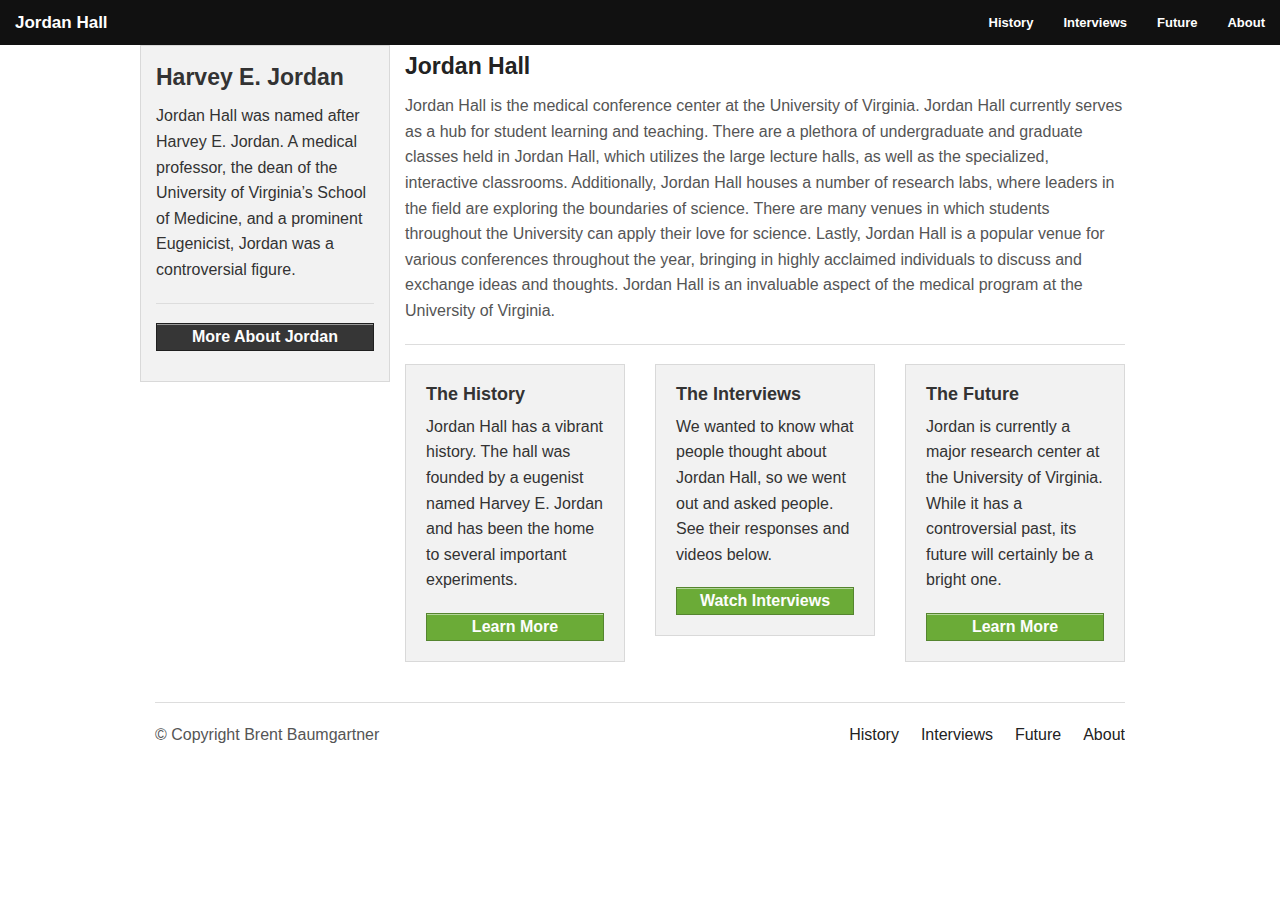
==== about/index.html @ 00b4e78d "First pages commit" ====
<!DOCTYPE html>
<!--[if IE 8]>               <html class="no-js lt-ie9" lang="en"> <![endif]-->
<!--[if gt IE 8]><!-->
<html class="no-js" lang="en">
	<!--<![endif]-->
	<head>
		<meta charset="utf-8">
		<meta name="viewport" content="width=device-width">
		<title>
			Jordan Hall - About the Team
		</title>
		<link rel="icon" type="image/png" href="/somewhere/myicon.png">
		<link rel="stylesheet" href="../css/normalize.css" type="text/css">
		<link rel="stylesheet" href="../css/foundation.min.css" type="text/css">
		<link rel="stylesheet" href="../css/custom.css" type="text/css">
		<script src="../js/vendor/custom.modernizr.js" type="text/javascript">
</script>
	</head>
	<body>
		<!-- Navigation -->
		<nav class="top-bar">
			<ul class="title-area">
				<!-- Title Area -->
				<li class="name">
					<h1>
						<a href="../">Jordan Hall</a>
					</h1>
				</li>
			</ul>
			<section class="top-bar-section">
				<!-- Right Nav Section -->
				<ul class="right">
					<li>
						<a href="../history/">History</a>
					</li>
					<li>
						<a href="../interviews/">Interviews</a>
					</li>
					<li>
						<a href="../future/">Future</a>
					</li>
					<li>
						<a href="./">About</a>
					</li>
				</ul>
			</section>
		</nav><!-- End Top Bar -->
		<!-- Header -->
		<div class="row">
			<div class="large-3 panel columns">
				<h4>
					Harvey E. Jordan
				</h4>
				<p>
					Jordan Hall was named after Harvey E. Jordan.  A medical professor, the dean of the University of Virginia’s School of Medicine, and a prominent Eugenicist, Jordan was a controversial figure. 
				</p>
				<hr>
				<div class="row">
					<div class="large-12 columns">
						<a href="history/" class="button">More About Jordan</a>
					</div>
				</div>
			</div>
			<div class="large-9 columns">
				<div class="row">
					<div class="large-12 columns">
						<h4>Jordan Hall</h4>
						<p>
							Jordan Hall is the medical conference center at the University of Virginia.  Jordan Hall currently serves as a hub for student learning and teaching.  There are a plethora of undergraduate and graduate classes held in Jordan Hall, which utilizes the large lecture halls, as well as the specialized, interactive classrooms.  Additionally, Jordan Hall houses a number of research labs, where leaders in the field are exploring the boundaries of science.  There are many venues in which students throughout the University can apply their love for science.  Lastly, Jordan Hall is a popular venue for various conferences throughout the year, bringing in highly acclaimed individuals to discuss and exchange ideas and thoughts.  Jordan Hall is an invaluable aspect of the medical program at the University of Virginia.
						</p>
						<hr />
					</div>
				</div>
				<div class="row">
					<div class="large-4 columns">
						<div class="panel">
							<h5>
								The History
							</h5>
							<p>
								Jordan Hall has a vibrant history. The hall was founded by a eugenist named Harvey E. Jordan and has been the home to several important experiments.
							</p><a href="../history/" class="success button">Learn More</a>
						</div>
					</div>
					<div class="large-4 columns">
						<div class="panel">
							<h5>
								The Interviews
							</h5>
							<p>
								We wanted to know what people thought about Jordan Hall, so we went out and asked people. See their responses and videos below.
							</p>
							<a href="../interviews/" class="success button">Watch Interviews</a>
						</div>
					</div>
					<div class="large-4 columns">
						<div class="panel">
							<h5>
								The Future
							</h5>
							<p>
								Jordan is currently a major research center at the University of Virginia. While it has a controversial past, its future will certainly be a bright one.
							</p><a href="../future/" class="success button">Learn More</a>
						</div>
					</div>
				</div>
			</div>
		</div><!-- Footer -->
		<footer class="row">
			<div class="large-12 columns">
				<hr>
				<div class="row">
					<div class="large-6 columns">
						<p>
							© Copyright Brent Baumgartner
						</p>
					</div>
					<div class="large-6 columns">
						<ul class="inline-list right">
							<li>
								<a href="../history/">History</a>
							</li>
							<li>
								<a href="../interviews/">Interviews</a>
							</li>
							<li>
								<a href="../future/">Future</a>
							</li>
							<li>
								<a href="../about/">About</a>
							</li>
						</ul>
					</div>
				</div>
			</div>
		</footer>
	</body>
</html>
---- css/custom.css ----
.circular {
	width: 150px;
	height: 150px;
	-webkit-border-radius: 75px;
	-moz-border-radius: 75px;
	border-radius: 75px;

	background: url(http://www.gravatar.com/avatar/cbd668c10f6384662519c3a4875661a8?s=150) no-repeat;

	-webkit-box-shadow: 0 0 8px rgba(0, 0, 0, .8);
	-moz-box-shadow: 0 0 8px rgba(0, 0, 0, .8);
	box-shadow: 0 0 8px rgba(0, 0, 0, .8);

	margin-bottom: 20px;
	margin-top: 10px;
	margin: 15px auto;
	}

.button {
	display: block;
	width:100%;
	padding: 5px 10px;
	opacity:.9;
	margin-bottom:10px;
}

.button:hover {
	opacity:1;
}
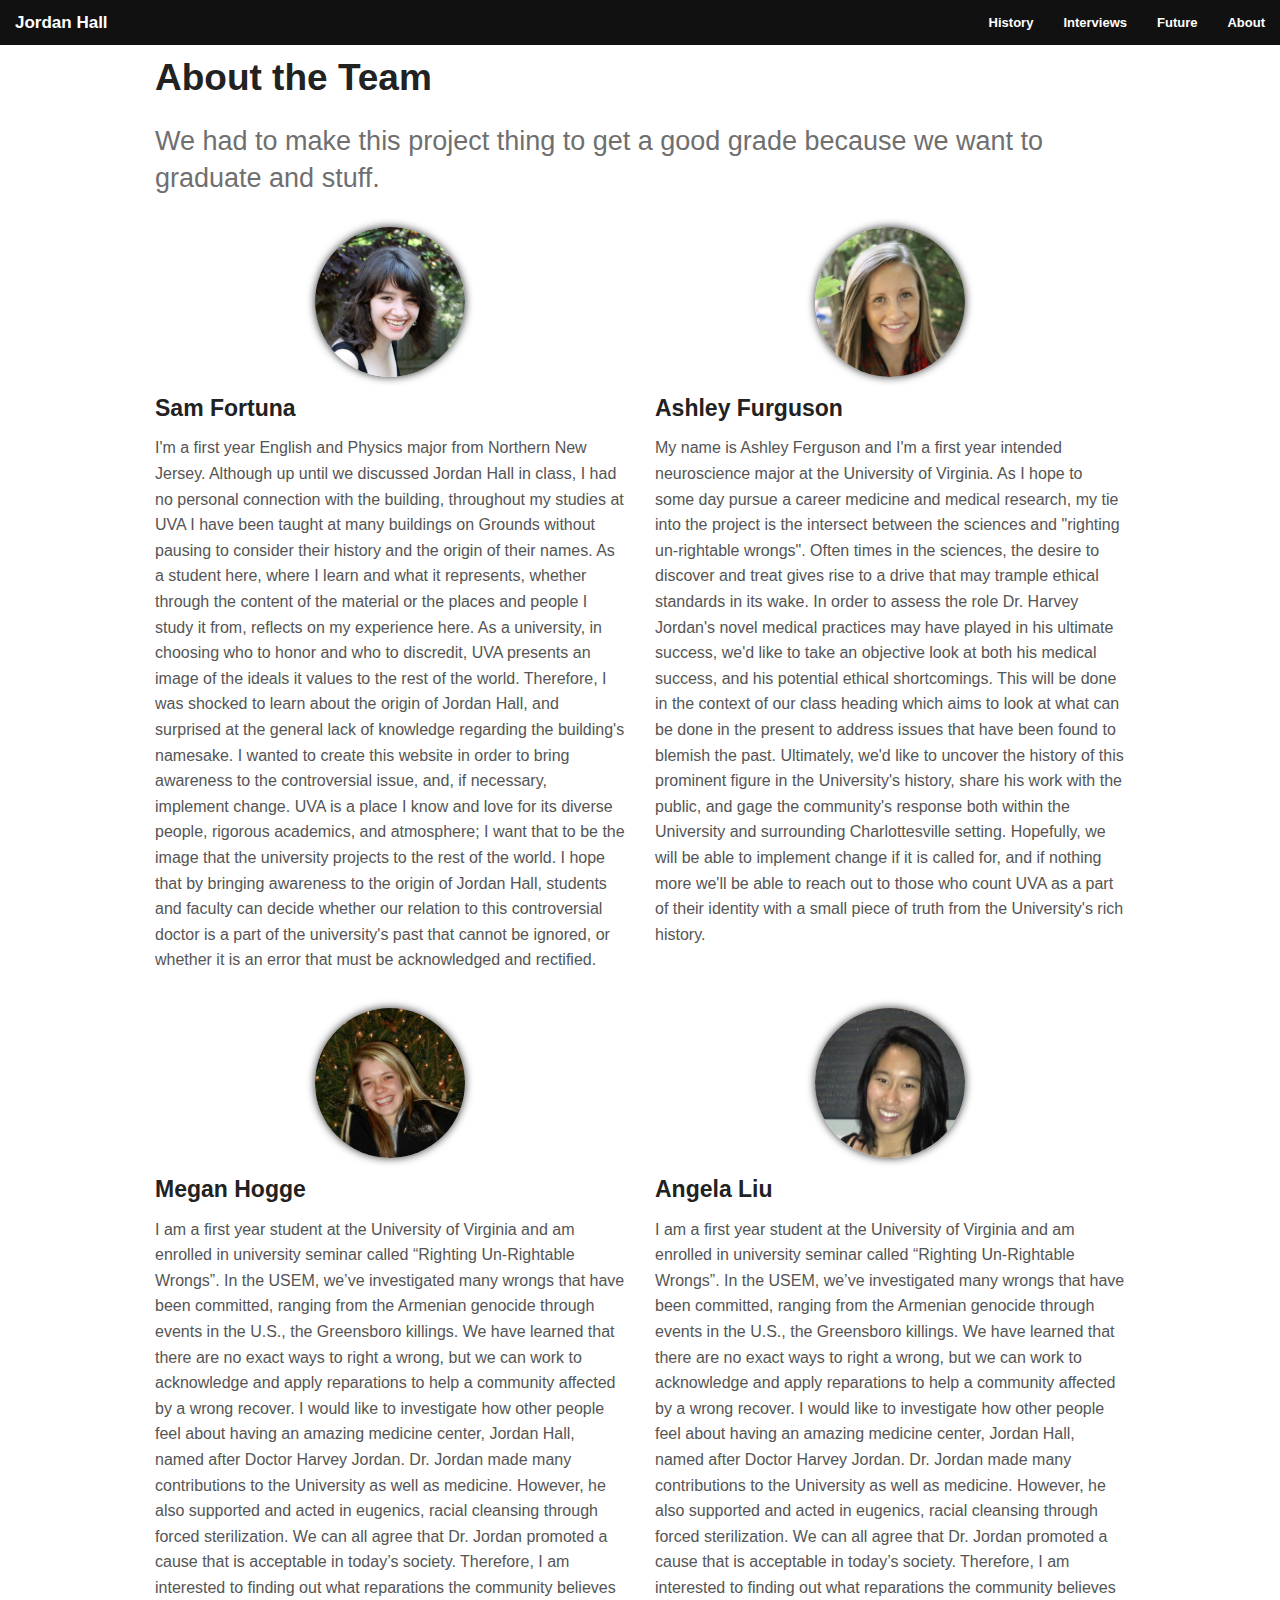
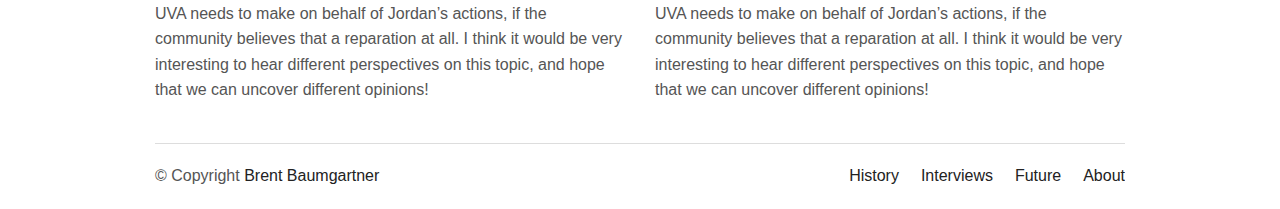
==== commit e811e943: "Create site" ====
--- a/about/index.html
+++ b/about/index.html
@@ -47,61 +47,46 @@
 		</nav><!-- End Top Bar -->
 		<!-- Header -->
 		<div class="row">
-			<div class="large-3 panel columns">
-				<h4>
-					Harvey E. Jordan
-				</h4>
-				<p>
-					Jordan Hall was named after Harvey E. Jordan.  A medical professor, the dean of the University of Virginia’s School of Medicine, and a prominent Eugenicist, Jordan was a controversial figure. 
-				</p>
-				<hr>
+			<div class="large-12 columns">
+				<h2>
+					About the Team
+				</h2>
+				<h3 class="subheader">
+					We had to make this project thing to get a good grade because we want to graduate and stuff.
+				</h3>
+			</div>
+		</div>
+			<div class="large-6 columns">
 				<div class="row">
-					<div class="large-12 columns">
-						<a href="history/" class="button">More About Jordan</a>
+					<div class="large-6 columns">
+						<div class="circular sam"></div>
+						<h4>Sam Fortuna</h4>
+						<p>
+							I'm a first year English and Physics major from Northern New Jersey. Although up until we discussed Jordan Hall in class, I had no personal connection with the building, throughout my studies at UVA I have been taught at many buildings on Grounds without pausing to consider their history and the origin of their names. As a student here, where I learn and what it represents, whether through the content of the material or the places and people I study it from, reflects on my experience here. As a university, in choosing who to honor and who to discredit, UVA presents an image of the ideals it values to the rest of the world. Therefore, I was shocked to learn about the origin of Jordan Hall, and surprised at the general lack of knowledge regarding the building's namesake. I wanted to create this website in order to bring awareness to the controversial issue, and, if necessary, implement change. UVA is a place I know and love for its diverse people, rigorous academics, and atmosphere; I want that to be the image that the university projects to the rest of the world. I hope that by bringing awareness to the origin of Jordan Hall, students and faculty can decide whether our relation to this controversial doctor is a part of the university's past that cannot be ignored, or whether it is an error that must be acknowledged and rectified.
+						</p>
 					</div>
-				</div>
-			</div>
-			<div class="large-9 columns">
-				<div class="row">
-					<div class="large-12 columns">
-						<h4>Jordan Hall</h4>
+					<div class="large-6 columns">
+						<div class="circular ashley"></div>
+						<h4>Ashley Furguson</h4>
 						<p>
-							Jordan Hall is the medical conference center at the University of Virginia.  Jordan Hall currently serves as a hub for student learning and teaching.  There are a plethora of undergraduate and graduate classes held in Jordan Hall, which utilizes the large lecture halls, as well as the specialized, interactive classrooms.  Additionally, Jordan Hall houses a number of research labs, where leaders in the field are exploring the boundaries of science.  There are many venues in which students throughout the University can apply their love for science.  Lastly, Jordan Hall is a popular venue for various conferences throughout the year, bringing in highly acclaimed individuals to discuss and exchange ideas and thoughts.  Jordan Hall is an invaluable aspect of the medical program at the University of Virginia.
+							My name is Ashley Ferguson and I'm a first year intended neuroscience major at the University of Virginia. As I hope to some day pursue a career medicine and medical research, my tie into the project is the intersect between the sciences and "righting un-rightable wrongs". Often times in the sciences, the desire to discover and treat gives rise to a drive that may trample ethical standards in its wake. In order to assess the role Dr. Harvey Jordan's novel medical practices may have played in his ultimate success, we'd like to take an objective look at both his medical success, and his potential ethical shortcomings. This will be done in the context of our class heading which aims to look at what can be done in the present to address issues that have been found to blemish the past. Ultimately, we'd like to uncover the history of this prominent figure in the University's history, share his work with the public, and gage the community's response both within the University and surrounding Charlottesville setting. Hopefully, we will be able to implement change if it is called for, and if nothing more we'll be able to reach out to those who count UVA as a part of their identity with a small piece of truth from the University's rich history.
 						</p>
-						<hr />
 					</div>
 				</div>
 				<div class="row">
-					<div class="large-4 columns">
-						<div class="panel">
-							<h5>
-								The History
-							</h5>
-							<p>
-								Jordan Hall has a vibrant history. The hall was founded by a eugenist named Harvey E. Jordan and has been the home to several important experiments.
-							</p><a href="../history/" class="success button">Learn More</a>
-						</div>
+					<div class="large-6 columns">
+						<div class="circular megan"></div>
+						<h4>Megan Hogge</h4>
+						<p>
+							I am a first year student at the University of Virginia and am enrolled in university seminar called “Righting Un-Rightable Wrongs”. In the USEM, we’ve investigated many wrongs that have been committed, ranging from the Armenian genocide through events in the U.S., the Greensboro killings. We have learned that there are no exact ways to right a wrong, but we can work to acknowledge and apply reparations to help a community affected by a wrong recover. I would like to investigate how other people feel about having an amazing medicine center, Jordan Hall, named after Doctor Harvey Jordan. Dr. Jordan made many contributions to the University as well as medicine. However, he also supported and acted in eugenics, racial cleansing through forced sterilization. We can all agree that Dr. Jordan promoted a cause that is acceptable in today’s society. Therefore, I am interested to finding out what reparations the community believes UVA needs to make on behalf of Jordan’s actions, if the community believes that a reparation at all. I think it would be very interesting to hear different perspectives on this topic, and hope that we can uncover different opinions!
+						</p>
 					</div>
-					<div class="large-4 columns">
-						<div class="panel">
-							<h5>
-								The Interviews
-							</h5>
-							<p>
-								We wanted to know what people thought about Jordan Hall, so we went out and asked people. See their responses and videos below.
-							</p>
-							<a href="../interviews/" class="success button">Watch Interviews</a>
-						</div>
-					</div>
-					<div class="large-4 columns">
-						<div class="panel">
-							<h5>
-								The Future
-							</h5>
-							<p>
-								Jordan is currently a major research center at the University of Virginia. While it has a controversial past, its future will certainly be a bright one.
-							</p><a href="../future/" class="success button">Learn More</a>
-						</div>
+					<div class="large-6 columns">
+						<div class="circular angela"></div>
+						<h4>Angela Liu</h4>
+						<p>
+							I am a first year student at the University of Virginia and am enrolled in university seminar called “Righting Un-Rightable Wrongs”. In the USEM, we’ve investigated many wrongs that have been committed, ranging from the Armenian genocide through events in the U.S., the Greensboro killings. We have learned that there are no exact ways to right a wrong, but we can work to acknowledge and apply reparations to help a community affected by a wrong recover. I would like to investigate how other people feel about having an amazing medicine center, Jordan Hall, named after Doctor Harvey Jordan. Dr. Jordan made many contributions to the University as well as medicine. However, he also supported and acted in eugenics, racial cleansing through forced sterilization. We can all agree that Dr. Jordan promoted a cause that is acceptable in today’s society. Therefore, I am interested to finding out what reparations the community believes UVA needs to make on behalf of Jordan’s actions, if the community believes that a reparation at all. I think it would be very interesting to hear different perspectives on this topic, and hope that we can uncover different opinions!
+						</p>
 					</div>
 				</div>
 			</div>
@@ -112,7 +97,7 @@
 				<div class="row">
 					<div class="large-6 columns">
 						<p>
-							© Copyright Brent Baumgartner
+							© Copyright  <a href="http://brentbaum.com">Brent Baumgartner</a>
 						</p>
 					</div>
 					<div class="large-6 columns">
--- a/css/custom.css
+++ b/css/custom.css
@@ -4,8 +4,6 @@
 	-webkit-border-radius: 75px;
 	-moz-border-radius: 75px;
 	border-radius: 75px;
-
-	background: url(http://www.gravatar.com/avatar/cbd668c10f6384662519c3a4875661a8?s=150) no-repeat;
 
 	-webkit-box-shadow: 0 0 8px rgba(0, 0, 0, .8);
 	-moz-box-shadow: 0 0 8px rgba(0, 0, 0, .8);
@@ -15,6 +13,26 @@
 	margin-top: 10px;
 	margin: 15px auto;
 	}
+
+.angela {
+	background: url(../img/angela.jpg) no-repeat;
+	background-size: 150px;
+}
+
+.ashley {
+	background: url(../img/ashley.jpg) no-repeat;
+	background-size: 150px;
+}
+
+.megan {
+	background: url(../img/megan.jpg) no-repeat;
+	background-size: 150px;
+}
+
+.sam {
+	background: url(../img/sam.jpg) no-repeat;
+	background-size: 150px;
+}
 
 .button {
 	display: block;
@@ -26,4 +44,18 @@
 
 .button:hover {
 	opacity:1;
+}
+
+#eugenics-tree {
+	margin-top: 40px;
+}
+
+#interview-frame {
+	width:100%;
+	height: 400px;
+}
+
+#survey-frame {
+	width: 100%;
+	height: 800px;
 }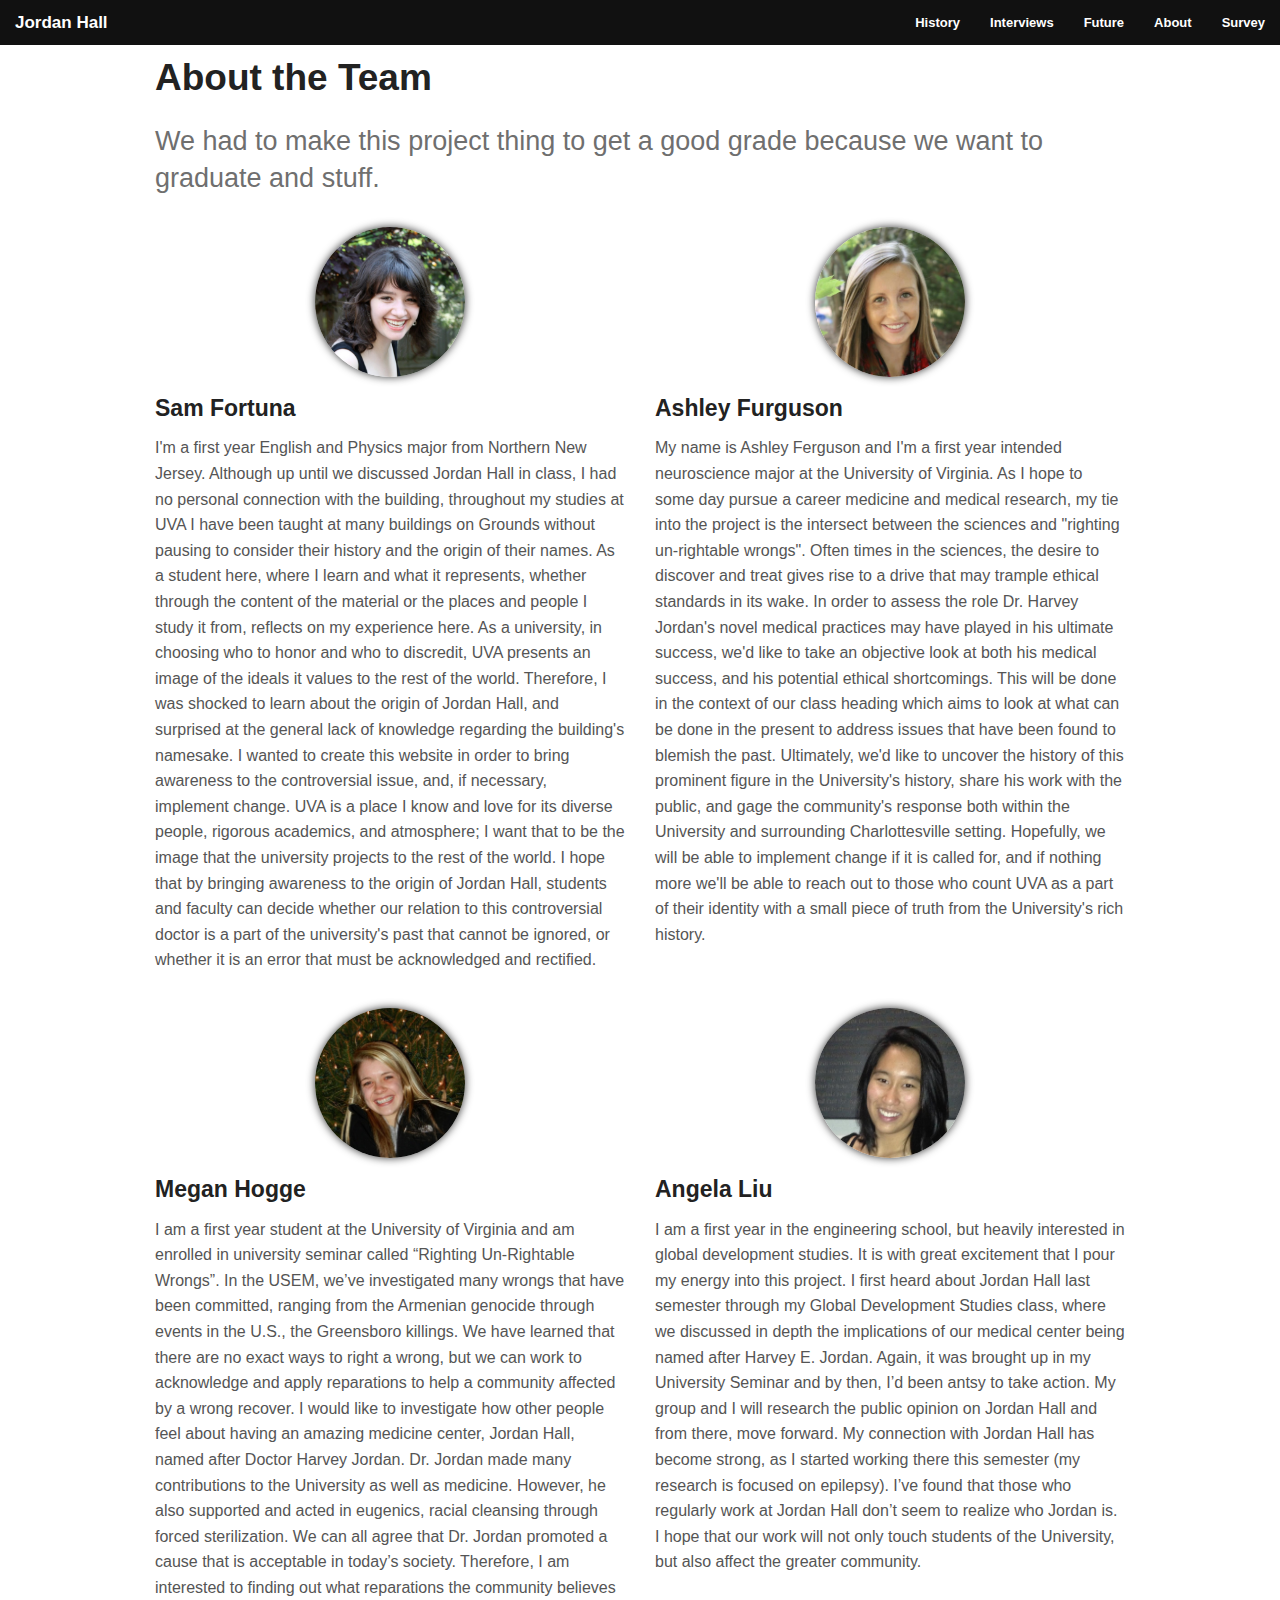
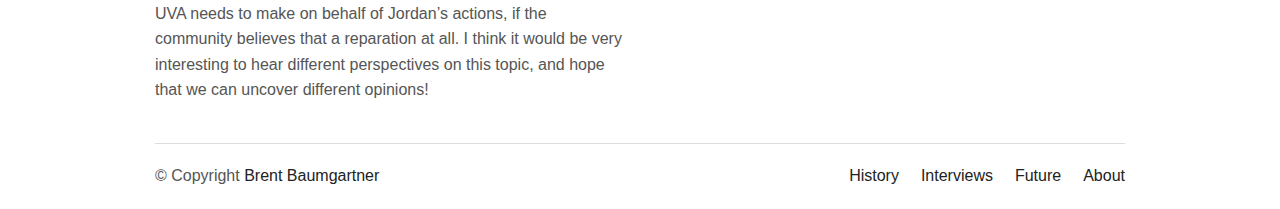
==== commit 0653168e: "Fixed problems and made changes to site based off 4/25/13 meeting." ====
--- a/about/index.html
+++ b/about/index.html
@@ -42,6 +42,9 @@
 					<li>
 						<a href="./">About</a>
 					</li>
+                    <li>
+                        <a href="../survey">Survey</a>
+                    </li>
 				</ul>
 			</section>
 		</nav><!-- End Top Bar -->
@@ -85,8 +88,7 @@
 						<div class="circular angela"></div>
 						<h4>Angela Liu</h4>
 						<p>
-							I am a first year student at the University of Virginia and am enrolled in university seminar called “Righting Un-Rightable Wrongs”. In the USEM, we’ve investigated many wrongs that have been committed, ranging from the Armenian genocide through events in the U.S., the Greensboro killings. We have learned that there are no exact ways to right a wrong, but we can work to acknowledge and apply reparations to help a community affected by a wrong recover. I would like to investigate how other people feel about having an amazing medicine center, Jordan Hall, named after Doctor Harvey Jordan. Dr. Jordan made many contributions to the University as well as medicine. However, he also supported and acted in eugenics, racial cleansing through forced sterilization. We can all agree that Dr. Jordan promoted a cause that is acceptable in today’s society. Therefore, I am interested to finding out what reparations the community believes UVA needs to make on behalf of Jordan’s actions, if the community believes that a reparation at all. I think it would be very interesting to hear different perspectives on this topic, and hope that we can uncover different opinions!
-						</p>
+                            I am a first year in the engineering school, but heavily interested in global development studies.  It is with great excitement that I pour my energy into this project.  I first heard about Jordan Hall last semester through my Global Development Studies class, where we discussed in depth the implications of our medical center being named after Harvey E. Jordan.  Again, it was brought up in my University Seminar and by then, I’d been antsy to take action. My group and I will research the public opinion on Jordan Hall and from there, move forward.  My connection with Jordan Hall has become strong, as I started working there this semester (my research is focused on epilepsy).  I’ve found that those who regularly work at Jordan Hall don’t seem to realize who Jordan is.  I hope that our work will not only touch students of the University, but also affect the greater  community.						</p>
 					</div>
 				</div>
 			</div>
